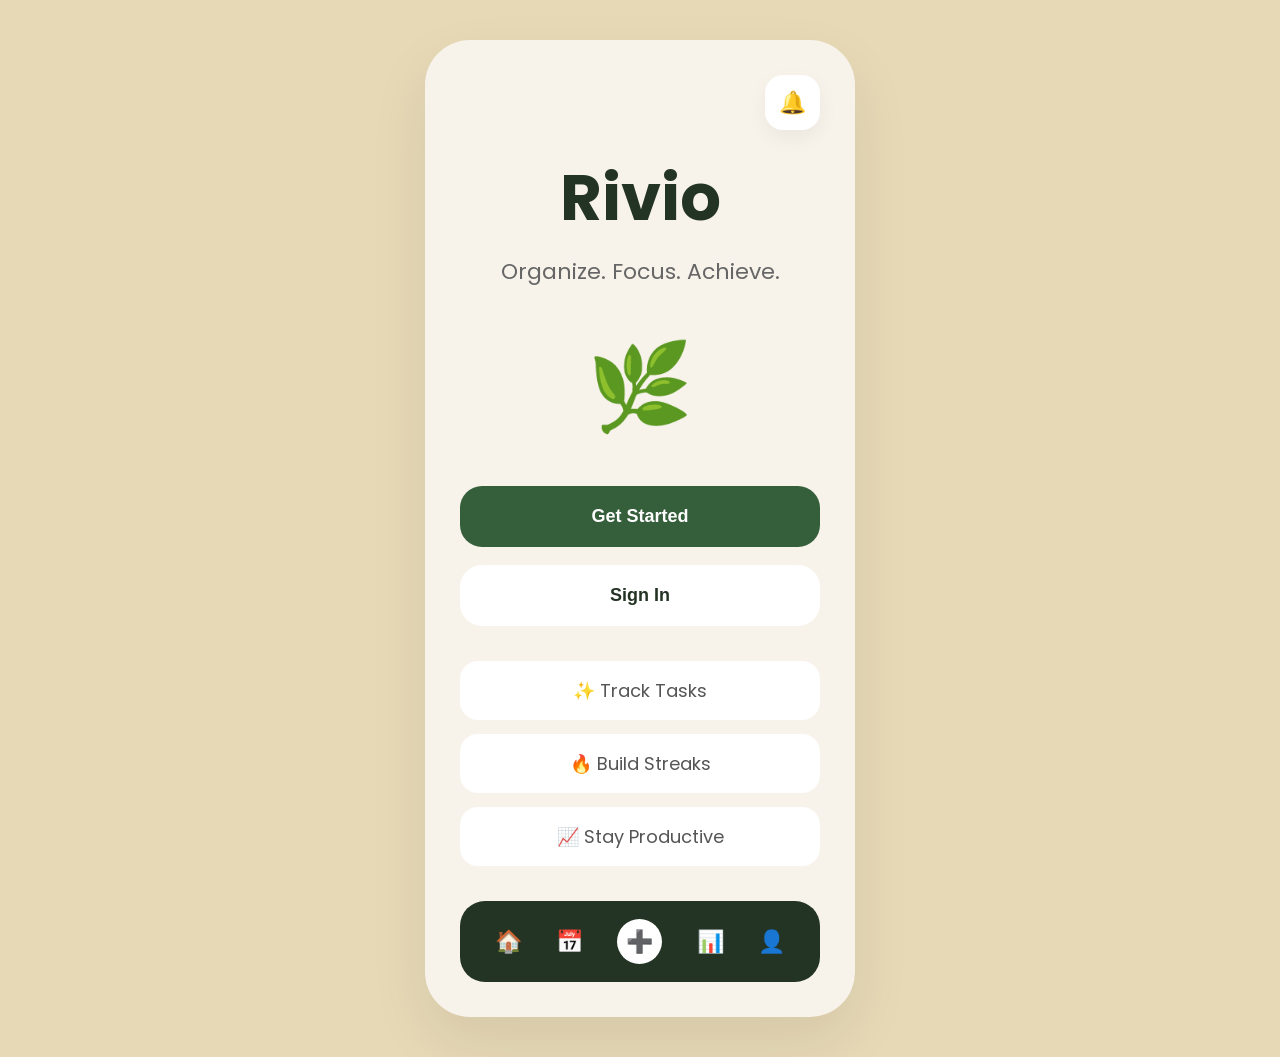
==== index.html @ 7cc38ec2 "Initial Rivio landing page" ====
<!DOCTYPE html>
<html lang="en">
<head>
    <meta charset="UTF-8">
    <meta name="viewport" content="width=device-width, initial-scale=1.0">
    <title>Rivio</title>

    <link rel="stylesheet" href="style.css">

    <link rel="preconnect" href="https://fonts.googleapis.com">
    <link rel="preconnect" href="https://fonts.gstatic.com" crossorigin>
    <link href="https://fonts.googleapis.com/css2?family=Poppins:wght@300;400;500;600;700&display=swap" rel="stylesheet">
</head>
<body>

    <div class="card">

        <div class="top-right">
            <div class="notification">🔔</div>
        </div>

        <h1 class="logo">Rivio</h1>

        <p class="tagline">
            Organize. Focus. Achieve.
        </p>

        <div class="illustration">
            🌿
        </div>

        <div class="buttons">
            <button class="primary-btn">
                Get Started
            </button>

            <button class="secondary-btn">
                Sign In
            </button>
        </div>

        <div class="features">

            <div class="feature-card">
                ✨ Track Tasks
            </div>

            <div class="feature-card">
                🔥 Build Streaks
            </div>

            <div class="feature-card">
                📈 Stay Productive
            </div>

        </div>

        <div class="bottom-nav">

            <div class="nav-item">🏠</div>
            <div class="nav-item">📅</div>
            <div class="nav-item add">➕</div>
            <div class="nav-item">📊</div>
            <div class="nav-item">👤</div>

        </div>

    </div>

    <script src="script.js"></script>

</body>
</html>
---- style.css ----
* {
    margin: 0;
    padding: 0;
    box-sizing: border-box;
}

body {
    background: #E7D9B6;
    font-family: 'Poppins', sans-serif;

    min-height: 100vh;

    display: flex;
    justify-content: center;
    align-items: center;

    padding: 40px;
}

.card {
    width: 430px;
    background: #F7F3EA;

    border-radius: 45px;

    padding: 35px;

    box-shadow:
        0px 25px 60px rgba(0,0,0,0.08);
}

.top-right {
    display: flex;
    justify-content: flex-end;

    margin-bottom: 20px;
}

.notification {
    width: 55px;
    height: 55px;

    background: white;
    border-radius: 18px;

    display: flex;
    justify-content: center;
    align-items: center;

    font-size: 22px;

    box-shadow:
        0px 8px 20px rgba(0,0,0,0.05);
}

.logo {
    text-align: center;

    font-size: 64px;
    color: #243424;

    margin-bottom: 10px;
}

.tagline {
    text-align: center;

    font-size: 22px;
    color: #666;

    margin-bottom: 35px;
}

.illustration {
    text-align: center;

    font-size: 85px;

    margin-bottom: 35px;
}

.buttons {
    display: flex;
    flex-direction: column;

    gap: 18px;

    margin-bottom: 35px;
}

button {
    border: none;

    padding: 20px;

    border-radius: 22px;

    font-size: 18px;
    font-weight: 600;

    cursor: pointer;

    transition: 0.3s;
}

button:hover {
    transform: translateY(-3px);
}

.primary-btn {
    background: #355E3B;
    color: white;
}

.secondary-btn {
    background: white;
    color: #243424;
}

.features {
    display: flex;
    flex-direction: column;

    gap: 14px;

    margin-bottom: 35px;
}

.feature-card {
    background: white;

    padding: 16px;

    border-radius: 18px;

    text-align: center;

    color: #555;
    font-size: 18px;
}

.bottom-nav {
    background: #243424;

    border-radius: 25px;

    padding: 18px;

    display: flex;
    justify-content: space-around;
    align-items: center;
}

.nav-item {
    font-size: 22px;

    cursor: pointer;
}

.add {
    background: white;

    width: 45px;
    height: 45px;

    border-radius: 50%;

    display: flex;
    justify-content: center;
    align-items: center;
}
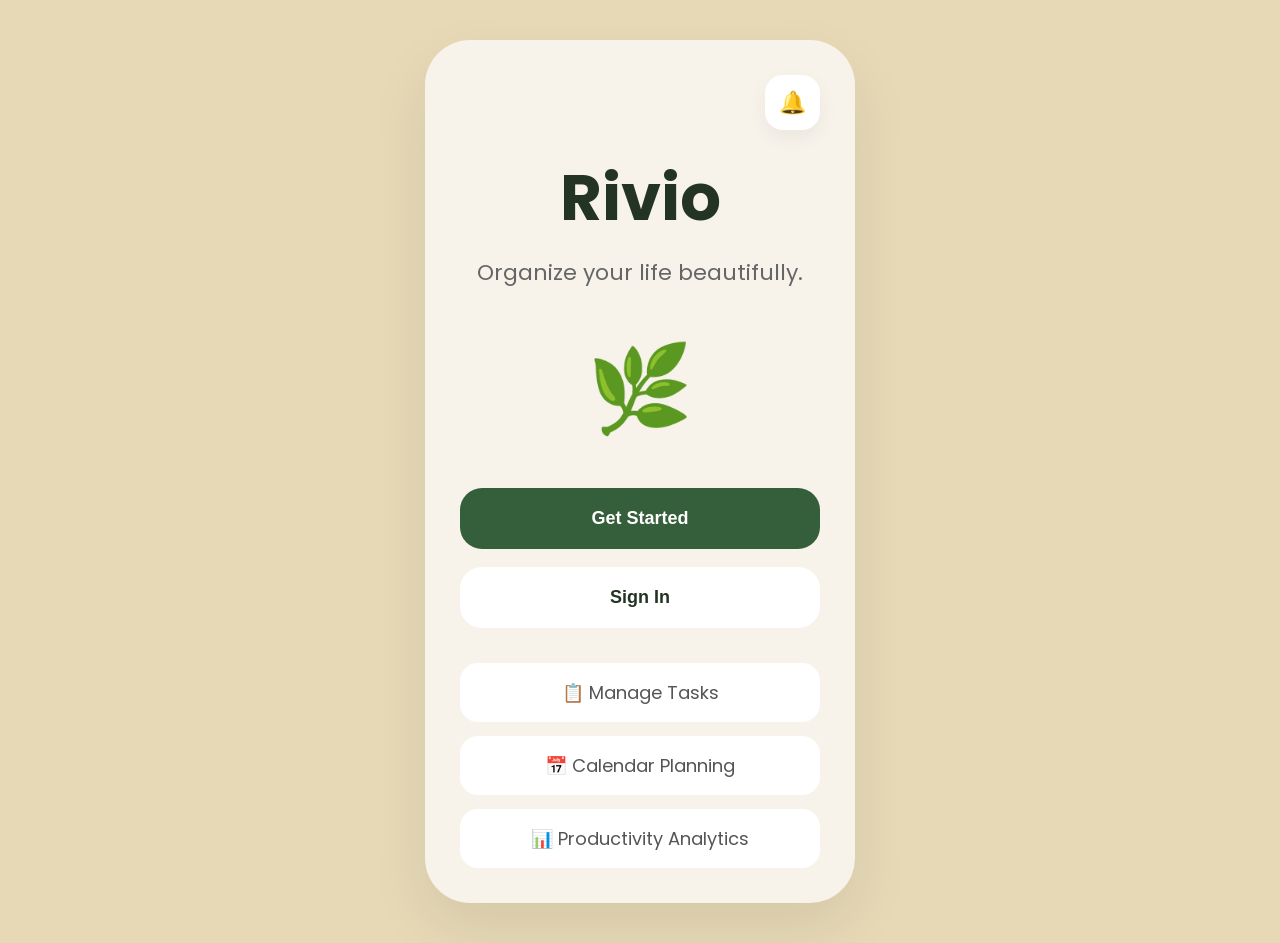
==== commit 62e29eb5: "Complete Phase 2 frontend upgrades" ====
--- a/index.html
+++ b/index.html
@@ -9,6 +9,7 @@
 
     <link rel="preconnect" href="https://fonts.googleapis.com">
     <link rel="preconnect" href="https://fonts.gstatic.com" crossorigin>
+
     <link href="https://fonts.googleapis.com/css2?family=Poppins:wght@300;400;500;600;700&display=swap" rel="stylesheet">
 </head>
 <body>
@@ -16,13 +17,17 @@
     <div class="card">
 
         <div class="top-right">
-            <div class="notification">🔔</div>
+            <div class="notification">
+                🔔
+            </div>
         </div>
 
-        <h1 class="logo">Rivio</h1>
+        <h1 class="logo">
+            Rivio
+        </h1>
 
         <p class="tagline">
-            Organize. Focus. Achieve.
+            Organize your life beautifully.
         </p>
 
         <div class="illustration">
@@ -30,6 +35,7 @@
         </div>
 
         <div class="buttons">
+
             <button class="primary-btn">
                 Get Started
             </button>
@@ -37,31 +43,22 @@
             <button class="secondary-btn">
                 Sign In
             </button>
+
         </div>
 
         <div class="features">
 
             <div class="feature-card">
-                ✨ Track Tasks
+                📋 Manage Tasks
             </div>
 
             <div class="feature-card">
-                🔥 Build Streaks
+                📅 Calendar Planning
             </div>
 
             <div class="feature-card">
-                📈 Stay Productive
+                📊 Productivity Analytics
             </div>
-
-        </div>
-
-        <div class="bottom-nav">
-
-            <div class="nav-item">🏠</div>
-            <div class="nav-item">📅</div>
-            <div class="nav-item add">➕</div>
-            <div class="nav-item">📊</div>
-            <div class="nav-item">👤</div>
 
         </div>
 
--- a/style.css
+++ b/style.css
@@ -1,3 +1,7 @@
+/* =========================
+   RESET
+========================= */
+
 * {
     margin: 0;
     padding: 0;
@@ -15,14 +19,18 @@
     align-items: center;
 
     padding: 40px;
-}
+    color: #243424;
+}
+
+/* =========================
+   LANDING PAGE
+========================= */
 
 .card {
     width: 430px;
     background: #F7F3EA;
 
     border-radius: 45px;
-
     padding: 35px;
 
     box-shadow:
@@ -79,6 +87,10 @@
     margin-bottom: 35px;
 }
 
+/* =========================
+   BUTTONS
+========================= */
+
 .buttons {
     display: flex;
     flex-direction: column;
@@ -117,13 +129,15 @@
     color: #243424;
 }
 
+/* =========================
+   FEATURES
+========================= */
+
 .features {
     display: flex;
     flex-direction: column;
 
     gap: 14px;
-
-    margin-bottom: 35px;
 }
 
 .feature-card {
@@ -138,8 +152,328 @@
     color: #555;
     font-size: 18px;
 }
+/* =========================
+   AUTH PAGES
+========================= */
+
+.auth-card {
+    width: 430px;
+
+    background: #F7F3EA;
+
+    padding: 45px;
+
+    border-radius: 45px;
+
+    box-shadow:
+        0px 25px 60px rgba(0,0,0,0.08);
+}
+
+.auth-logo {
+    text-align: center;
+
+    font-size: 50px;
+    color: #243424;
+
+    margin-bottom: 15px;
+}
+
+.auth-card h2 {
+    text-align: center;
+
+    color: #555;
+
+    margin-bottom: 35px;
+
+    font-weight: 500;
+}
+
+form {
+    display: flex;
+    flex-direction: column;
+
+    gap: 18px;
+}
+
+input {
+    padding: 18px;
+
+    border: none;
+
+    border-radius: 20px;
+
+    background: white;
+
+    font-size: 16px;
+
+    font-family: inherit;
+
+    transition: 0.3s;
+}
+
+input:focus {
+    outline: none;
+
+    box-shadow:
+        0px 0px 0px 3px
+        rgba(53,94,59,0.2);
+}
+
+input::placeholder {
+    color: #999;
+}
+
+.bottom-text {
+    text-align: center;
+
+    margin-top: 30px;
+
+    color: #666;
+
+    font-size: 15px;
+}
+
+.bottom-text a {
+    color: #355E3B;
+
+    text-decoration: none;
+
+    font-weight: 600;
+}
+
+.bottom-text a:hover {
+    text-decoration: underline;
+}
+
+/* =========================
+   REUSABLE TITLES
+========================= */
+
+h1,
+h2,
+h3 {
+    color: #243424;
+}
+
+p {
+    line-height: 1.6;
+}
+
+a {
+    color: inherit;
+}
+
+/* =========================
+   SMOOTH TRANSITIONS
+========================= */
+
+.card,
+.auth-card,
+button,
+input {
+    transition: all 0.3s ease;
+}
+/* =========================
+   DASHBOARD
+========================= */
+
+.dashboard-card {
+    width: 500px;
+
+    background: #F7F3EA;
+
+    padding: 40px;
+
+    border-radius: 40px;
+
+    box-shadow:
+        0px 25px 60px rgba(0,0,0,0.08);
+}
+
+#welcome {
+    color: #243424;
+
+    margin-bottom: 10px;
+}
+
+.welcome-text {
+    color: #666;
+
+    margin-bottom: 35px;
+}
+
+/* =========================
+   STATS
+========================= */
+
+.stats {
+    display: flex;
+
+    gap: 15px;
+
+    margin-bottom: 35px;
+
+    flex-wrap: wrap;
+}
+
+.stat-card {
+    flex: 1;
+    min-width: 120px;
+
+    background: white;
+
+    padding: 25px;
+
+    border-radius: 20px;
+
+    text-align: center;
+
+    box-shadow:
+        0px 8px 20px rgba(0,0,0,0.05);
+}
+
+.stat-card h2 {
+    color: #243424;
+
+    margin-bottom: 10px;
+}
+
+.stat-card p {
+    color: #666;
+}
+
+/* =========================
+   TASKS
+========================= */
+
+.tasks {
+    margin-top: 35px;
+}
+
+.tasks h2 {
+    color: #243424;
+
+    margin-bottom: 15px;
+}
+
+.empty-text {
+    text-align: center;
+    color: #355E3B;
+    font-size: 16px;
+    line-height: 1.8;
+    padding: 40px 20px;
+    background: #F7F3EA;
+    border-radius: 20px;
+    margin-top: 20px;
+}
+
+/* =========================
+   TASK CARD
+========================= */
+
+.task-card {
+    background: white;
+
+    padding: 20px;
+
+    margin-top: 15px;
+
+    border-radius: 20px;
+
+    display: flex;
+    justify-content: space-between;
+    align-items: center;
+
+    box-shadow:
+        0px 8px 20px rgba(0,0,0,0.05);
+}
+
+.task-card p {
+    margin-top: 8px;
+
+    color: #666;
+
+    font-size: 14px;
+}
+
+.task-card button {
+    border: none;
+
+    background: transparent;
+
+    cursor: pointer;
+
+    font-size: 20px;
+
+    padding: 0;
+
+    margin-left: 12px;
+}
+
+.completed {
+    text-decoration: line-through;
+
+    opacity: 0.5;
+}
+/* =========================
+   ADD TASK MODAL
+========================= */
+
+.modal {
+    display: none;
+
+    position: fixed;
+    inset: 0;
+
+    background: rgba(0, 0, 0, 0.4);
+
+    justify-content: center;
+    align-items: center;
+
+    z-index: 1000;
+}
+
+.modal-content {
+    width: 350px;
+
+    background: #F7F3EA;
+
+    padding: 30px;
+
+    border-radius: 25px;
+
+    display: flex;
+    flex-direction: column;
+
+    gap: 18px;
+
+    box-shadow:
+        0px 25px 60px rgba(0,0,0,0.15);
+}
+
+.modal-content h2 {
+    text-align: center;
+
+    margin-bottom: 10px;
+}
+
+.modal-content input {
+    padding: 15px;
+
+    border: 1px solid #ddd;
+
+    border-radius: 15px;
+
+    font-family: inherit;
+}
+
+/* =========================
+   BOTTOM NAVIGATION
+========================= */
 
 .bottom-nav {
+    margin-top: 40px;
+
     background: #243424;
 
     border-radius: 25px;
@@ -151,21 +485,259 @@
     align-items: center;
 }
 
+.bottom-nav a {
+    text-decoration: none;
+}
+
 .nav-item {
-    font-size: 22px;
+    font-size: 24px;
 
     cursor: pointer;
-}
-
-.add {
-    background: white;
-
-    width: 45px;
-    height: 45px;
-
-    border-radius: 50%;
-
-    display: flex;
+
+    transition: 0.3s;
+}
+
+.nav-item:hover {
+    transform: scale(1.15);
+}
+
+/* =========================
+   CALENDAR PAGE
+========================= */
+
+.calendar-day {
+    background: white;
+
+    padding: 20px;
+
+    margin-top: 15px;
+
+    border-radius: 20px;
+
+    box-shadow:
+        0px 8px 20px rgba(0,0,0,0.05);
+}
+
+.calendar-day h3 {
+    margin-bottom: 12px;
+}
+
+.calendar-task {
+    color: #555;
+
+    margin-top: 8px;
+}
+
+/* =========================
+   UTILITIES
+========================= */
+
+.hidden {
+    display: none;
+}
+
+.text-center {
+    text-align: center;
+}
+/* =========================
+   ADD TASK MODAL
+========================= */
+
+.modal {
+    display: none;
+
+    position: fixed;
+    inset: 0;
+
+    background: rgba(0, 0, 0, 0.4);
+
     justify-content: center;
     align-items: center;
+
+    z-index: 1000;
+}
+
+.modal-content {
+    width: 350px;
+
+    background: #F7F3EA;
+
+    padding: 30px;
+
+    border-radius: 25px;
+
+    display: flex;
+    flex-direction: column;
+
+    gap: 18px;
+
+    box-shadow:
+        0px 25px 60px rgba(0,0,0,0.15);
+}
+
+.modal-content h2 {
+    text-align: center;
+
+    margin-bottom: 10px;
+}
+
+.modal-content input {
+    padding: 15px;
+
+    border: 1px solid #ddd;
+
+    border-radius: 15px;
+
+    font-family: inherit;
+}
+
+/* =========================
+   BOTTOM NAVIGATION
+========================= */
+
+.bottom-nav {
+    margin-top: 40px;
+
+    background: #243424;
+
+    border-radius: 25px;
+
+    padding: 18px;
+
+    display: flex;
+    justify-content: space-around;
+    align-items: center;
+}
+
+.bottom-nav a {
+    text-decoration: none;
+}
+
+.nav-item {
+    font-size: 24px;
+
+    cursor: pointer;
+
+    transition: 0.3s;
+}
+
+.nav-item:hover {
+    transform: scale(1.15);
+}
+
+/* =========================
+   CALENDAR PAGE
+========================= */
+
+.calendar-day {
+    background: white;
+
+    padding: 20px;
+
+    margin-top: 15px;
+
+    border-radius: 20px;
+
+    box-shadow:
+        0px 8px 20px rgba(0,0,0,0.05);
+}
+
+.calendar-day h3 {
+    margin-bottom: 12px;
+}
+
+.calendar-task {
+    color: #555;
+
+    margin-top: 8px;
+}
+
+/* =========================
+   UTILITIES
+========================= */
+
+.hidden {
+    display: none;
+}
+
+.text-center {
+    text-align: center;
+}
+#searchInput {
+    width: 100%;
+
+    margin-top: 20px;
+
+    padding: 18px;
+
+    border: none;
+
+    border-radius: 20px;
+
+    background: white;
+
+    font-size: 16px;
+
+    font-family: inherit;
+
+    box-shadow:
+        0px 8px 20px rgba(0,0,0,0.05);
+}
+
+#searchInput:focus {
+    outline: none;
+
+    box-shadow:
+        0px 0px 0px 3px
+        rgba(53,94,59,0.2);
+}
+.filters {
+    display: flex;
+    gap: 10px;
+
+    margin-top: 20px;
+    margin-bottom: 20px;
+}
+
+.filter-btn {
+    padding: 10px 20px;
+
+    border-radius: 15px;
+
+    background: white;
+
+    color: #243424;
+
+    font-size: 14px;
+
+    box-shadow:
+        0px 5px 15px
+        rgba(0,0,0,0.05);
+}
+
+.filter-btn.active {
+    background: #355E3B;
+    color: white;
+}
+.modal-content select {
+    padding: 15px;
+
+    border: 1px solid #ddd;
+
+    border-radius: 15px;
+
+    font-family: inherit;
+
+    background: white;
+
+    font-size: 16px;
+}
+.due-banner {
+    background: #FFF4D6;
+    color: #355E3B;
+    padding: 14px;
+    border-radius: 16px;
+    margin: 20px 0;
+    text-align: center;
+    font-weight: 500;
 }
